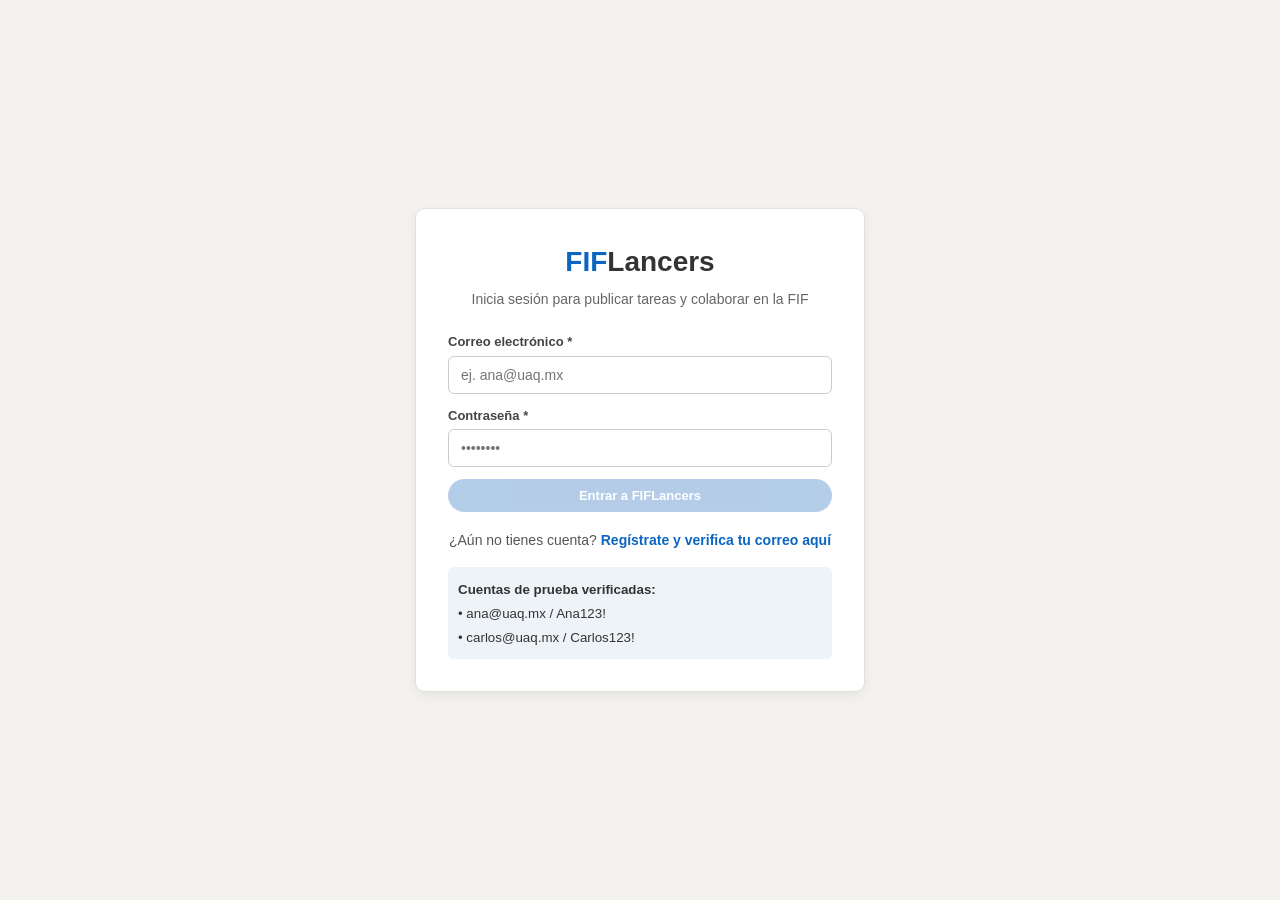
==== fiflancers_web/publicar.html @ e8b7c82a "FIFLancers_web Es el frontend de la pagina de FIFLancers" ====
<!DOCTYPE html>
<html lang="es">
<head>
    <meta charset="UTF-8">
    <meta name="viewport" content="width=device-width, initial-scale=1.0">
    <title>Publicar Tarea | FIFLancers</title>
    <link rel="stylesheet" href="style.css">
</head>
<body data-page="publicar">
    <header class="navbar">
        <div class="nav-content">
            <div class="nav-left">
                <a href="index.html" class="logo" title="Ir a la ventana principal de tareas">
                    FIF<span>Lancers</span>
                </a>
            </div>
            <nav class="nav-links">
                <a href="index.html" class="nav-item">Inicio (Tareas)</a>
                <a href="publicar.html" class="nav-item active">Publicar Tarea</a>
                <a href="mis-tareas.html" class="nav-item">Mis Tareas y Postulaciones</a>
                <button type="button" class="btn-logout" onclick="cerrarSesion()">Salir</button>
            </nav>
        </div>
    </header>

    <main class="container">
        <aside class="sidebar-left">
            <div class="card profile-card">
                <div class="profile-banner"></div>
                <div class="avatar-circle" id="perfil-iniciales">U</div>
                <h3 id="perfil-nombre">Usuario</h3>
                <p class="profile-career" id="perfil-carrera">FIF - UAQ</p>
                <div id="perfil-reputacion" class="rating-pill">Sin reseñas aún</div>
                <hr class="divider">
                <div class="profile-details">
                    <strong>Habilidades:</strong>
                    <p id="perfil-habilidades">-</p>
                    <strong>Sobre mí:</strong>
                    <p id="perfil-bio">-</p>
                </div>
            </div>
        </aside>

        <section class="feed-center">
            <div class="card post-box">
                <h2>Publicar una Nueva Tarea</h2>
                <p class="task-meta" style="margin-bottom: 16px;">
                    Completa todos los campos obligatorios (título, descripción, requisitos y fecha límite) para habilitar el botón de publicación.
                </p>

                <form id="form-tarea" novalidate>
                    <label for="titulo">Título de la tarea *</label>
                    <input type="text" id="titulo" placeholder="Ej. Desarrollo de módulo de autenticación en Python" required>

                    <div class="form-row-2">
                        <div>
                            <label for="categoria">Categoría *</label>
                            <select id="categoria" required>
                                <option value="">-- Selecciona categoría --</option>
                                <option value="Desarrollo Web">Desarrollo Web</option>
                                <option value="Bases de Datos">Bases de Datos</option>
                                <option value="Diseño UI/UX">Diseño UI/UX</option>
                                <option value="Sistemas y Redes">Sistemas y Redes</option>
                                <option value="Documentación / ADRs">Documentación / ADRs</option>
                            </select>
                        </div>
                        <div>
                            <label for="fecha-limite">Fecha límite de entrega *</label>
                            <input type="datetime-local" id="fecha-limite" required>
                        </div>
                    </div>

                    <label for="requisitos">Requisitos técnicos y conocimientos necesarios *</label>
                    <input type="text" id="requisitos" placeholder="Ej. Python 3.10, manejo de SQLite, Clean Architecture" required>

                    <label for="descripcion">Descripción detallada y entregables *</label>
                    <textarea id="descripcion" rows="4" placeholder="Describe el contexto de la tarea, objetivos y entregables esperados..." required></textarea>

                    <div id="mensaje-tarea" class="status-msg"></div>

                    <div class="post-actions" style="margin-top: 14px;">
                        <a href="index.html" class="btn-secondary" style="text-decoration:none; margin-top:0;">Volver al Inicio</a>
                        <button type="submit" id="btn-publicar" class="btn-primary" disabled>
                            Publicar Tarea
                        </button>
                    </div>
                </form>
            </div>
        </section>
    </main>

    <script src="app.js"></script>
</body>
</html>
---- fiflancers_web/style.css ----
* {
    margin: 0;
    padding: 0;
    box-sizing: border-box;
    font-family: -apple-system, BlinkMacSystemFont, "Segoe UI", Roboto, Helvetica, Arial, sans-serif;
}

body {
    background-color: #f3f2ef;
    color: #333333;
    line-height: 1.5;
}

.hidden {
    display: none !important;
}

/* --- AUTENTICACIÓN --- */
.auth-wrapper {
    min-height: 100vh;
    display: flex;
    align-items: center;
    justify-content: center;
    padding: 20px;
    background-color: #f3f2ef;
}

.auth-card {
    background: #ffffff;
    width: 100%;
    max-width: 450px;
    padding: 32px;
    border-radius: 10px;
    border: 1px solid #e0e0e0;
    box-shadow: 0 4px 12px rgba(0, 0, 0, 0.06);
}

.auth-header {
    text-align: center;
    margin-bottom: 22px;
}

.brand-logo {
    font-size: 28px;
    color: #0a66c2;
    font-weight: 800;
}

.brand-logo span {
    color: #333333;
}

.auth-header p {
    color: #666666;
    font-size: 14px;
    margin-top: 6px;
}

.auth-form label,
.post-box label,
.modal-box label {
    display: block;
    font-size: 13px;
    font-weight: 600;
    color: #444444;
    margin-bottom: 4px;
}

.auth-switch {
    margin-top: 18px;
    text-align: center;
    font-size: 14px;
    color: #555555;
}

.auth-switch a {
    color: #0a66c2;
    font-weight: 600;
    text-decoration: none;
}

.auth-switch a:hover {
    text-decoration: underline;
}

.demo-credentials {
    margin-top: 16px;
    padding: 10px;
    background-color: #eef3f8;
    border-radius: 6px;
    color: #333333;
}

.verify-banner {
    background-color: #eef3f8;
    border-left: 4px solid #0a66c2;
    padding: 10px 12px;
    margin-bottom: 14px;
    font-size: 13px;
    color: #004182;
}

/* --- NAVBAR --- */
.navbar {
    background-color: #ffffff;
    border-bottom: 1px solid #e0e0e0;
    position: sticky;
    top: 0;
    z-index: 100;
}

.nav-content {
    max-width: 1120px;
    margin: 0 auto;
    padding: 10px 20px;
    display: flex;
    justify-content: space-between;
    align-items: center;
    gap: 14px;
}

.nav-left {
    display: flex;
    align-items: center;
    gap: 16px;
    flex: 1;
}

.logo {
    text-decoration: none;
    font-size: 24px;
    font-weight: 800;
    color: #0a66c2;
    cursor: pointer;
}

.logo span {
    color: #333333;
}

.search-bar {
    flex: 1;
    max-width: 320px;
}

.search-bar input {
    margin-bottom: 0;
    background-color: #eef3f8;
    border: 1px solid transparent;
    padding: 8px 14px;
    border-radius: 6px;
}

.nav-links {
    display: flex;
    align-items: center;
    gap: 8px;
}

.nav-item {
    text-decoration: none;
    padding: 8px 12px;
    font-size: 14px;
    font-weight: 600;
    color: #666666;
    border-radius: 6px;
}

.nav-item:hover, .nav-item.active {
    color: #0a66c2;
    background-color: #eef3f8;
}

.btn-notif {
    background-color: #eef3f8;
    border: 1px solid #d0e1f9;
    color: #0a66c2;
    padding: 6px 12px;
    border-radius: 20px;
    font-size: 13px;
    font-weight: 600;
    cursor: pointer;
    display: flex;
    align-items: center;
    gap: 6px;
}

.notif-count {
    background-color: #c92a2a;
    color: #ffffff;
    font-size: 11px;
    padding: 1px 6px;
    border-radius: 10px;
}

.btn-logout {
    background-color: #ffffff;
    border: 1px solid #666666;
    color: #666666;
    padding: 6px 14px;
    border-radius: 20px;
    font-size: 13px;
    font-weight: 600;
    cursor: pointer;
}

.btn-logout:hover {
    background-color: #f3f2ef;
    color: #333333;
}

/* --- LAYOUT PRINCIPAL (2 COLUMNAS) --- */
.container {
    max-width: 1120px;
    margin: 24px auto;
    padding: 0 20px;
    display: grid;
    grid-template-columns: 270px 1fr;
    gap: 22px;
    align-items: start;
}

.card {
    background: #ffffff;
    border: 1px solid #e0e0e0;
    border-radius: 8px;
    padding: 18px;
    margin-bottom: 16px;
}

/* --- PERFIL LATERAL --- */
.profile-card {
    padding: 0 0 18px 0;
    overflow: hidden;
    text-align: center;
}

.profile-banner {
    height: 54px;
    background: linear-gradient(90deg, #0a66c2, #004182);
}

.avatar-circle {
    width: 64px;
    height: 64px;
    background-color: #0a66c2;
    color: #ffffff;
    font-size: 24px;
    font-weight: bold;
    border-radius: 50%;
    border: 3px solid #ffffff;
    display: flex;
    align-items: center;
    justify-content: center;
    margin: -32px auto 10px auto;
}

.profile-career {
    font-size: 13px;
    color: #666666;
    padding: 0 14px;
}

.rating-pill {
    display: inline-block;
    margin-top: 8px;
    padding: 3px 10px;
    background-color: #eef3f8;
    color: #0a66c2;
    border-radius: 12px;
    font-size: 12px;
    font-weight: 600;
}

.divider {
    border: 0;
    border-top: 1px solid #e0e0e0;
    margin: 14px 0;
}

.profile-details {
    text-align: left;
    padding: 0 16px;
    font-size: 13px;
}

.profile-details strong {
    color: #0a66c2;
    display: block;
    margin-top: 8px;
}

.profile-details p {
    color: #555555;
}

/* --- INPUTS Y BOTONES --- */
input, textarea, select {
    width: 100%;
    padding: 10px 12px;
    margin-bottom: 12px;
    border: 1px solid #cccccc;
    border-radius: 6px;
    background-color: #ffffff;
    font-size: 14px;
    color: #333333;
}

input:focus, textarea:focus, select:focus {
    outline: none;
    border-color: #0a66c2;
    background-color: #f8fbff;
}

.form-row-2 {
    display: grid;
    grid-template-columns: 1fr 1fr;
    gap: 12px;
}

.btn-primary {
    background-color: #0a66c2;
    color: #ffffff;
    border: none;
    padding: 9px 18px;
    border-radius: 20px;
    font-weight: 600;
    font-size: 13px;
    cursor: pointer;
    transition: background 0.2s, opacity 0.2s;
    text-align: center;
}

.btn-primary:hover:not(:disabled) {
    background-color: #004182;
}

.btn-primary:disabled {
    background-color: #9bbce0;
    cursor: not-allowed;
    opacity: 0.75;
}

.btn-secondary {
    background-color: #ffffff;
    color: #0a66c2;
    border: 1px solid #0a66c2;
    padding: 8px 14px;
    border-radius: 20px;
    font-weight: 600;
    font-size: 13px;
    cursor: pointer;
    margin-top: 6px;
}

.btn-secondary:hover {
    background-color: #eef3f8;
}

.btn-chat {
    background-color: #004182;
    color: #ffffff;
    border: none;
    padding: 8px 14px;
    border-radius: 20px;
    font-weight: 600;
    font-size: 13px;
    cursor: pointer;
}

.btn-finish {
    background-color: #137333;
    color: #ffffff;
    border: none;
    padding: 8px 14px;
    border-radius: 20px;
    font-weight: 600;
    font-size: 13px;
    cursor: pointer;
}

.btn-finish:hover {
    background-color: #0d5224;
}

.btn-review {
    background-color: #f59f00;
    color: #ffffff;
    border: none;
    padding: 8px 14px;
    border-radius: 20px;
    font-weight: 600;
    font-size: 13px;
    cursor: pointer;
}

.full-width {
    width: 100%;
}

.post-box h2 {
    font-size: 18px;
    margin-bottom: 4px;
    color: #0a66c2;
}

.post-actions {
    display: flex;
    justify-content: space-between;
    align-items: center;
}

/* --- FILTROS --- */
.filter-bar {
    display: flex;
    align-items: center;
    gap: 14px;
    padding: 12px 18px;
    background-color: #ffffff;
}

.filter-group {
    display: flex;
    align-items: center;
    gap: 8px;
    flex: 1;
}

.filter-group label {
    font-size: 13px;
    font-weight: 600;
    color: #666666;
}

.filter-group select {
    margin-bottom: 0;
    padding: 6px 10px;
}

/* --- TARJETAS DE TAREAS --- */
.task-card {
    background: #ffffff;
    border: 1px solid #e0e0e0;
    border-radius: 8px;
    padding: 18px;
    margin-bottom: 14px;
}

.task-header {
    display: flex;
    justify-content: space-between;
    align-items: flex-start;
    margin-bottom: 10px;
}

.task-author {
    font-size: 14px;
    font-weight: 700;
    color: #333333;
}

.task-meta {
    font-size: 12px;
    color: #666666;
}

.badges {
    display: flex;
    gap: 6px;
    flex-wrap: wrap;
}

.badge {
    font-size: 11px;
    font-weight: 600;
    padding: 3px 10px;
    border-radius: 12px;
}

.badge-category {
    background-color: #eef3f8;
    color: #0a66c2;
}

.badge-open {
    background-color: #e6f4ea;
    color: #137333;
}

.badge-assigned {
    background-color: #e8f0fe;
    color: #1967d2;
}

.badge-finished {
    background-color: #e8e8e8;
    color: #444444;
}

.task-title {
    font-size: 17px;
    color: #0a66c2;
    margin-bottom: 6px;
}

.task-desc {
    font-size: 14px;
    color: #444444;
    margin-bottom: 10px;
}

.task-specs {
    background-color: #f8f9fa;
    border-left: 3px solid #0a66c2;
    padding: 8px 12px;
    font-size: 13px;
    color: #444444;
    margin-bottom: 12px;
    border-radius: 0 6px 6px 0;
}

.task-reviews-box {
    background-color: #fff9db;
    border: 1px solid #ffe066;
    border-radius: 6px;
    padding: 10px 12px;
    margin-bottom: 12px;
    font-size: 13px;
}

.task-footer {
    border-top: 1px solid #f0f0f0;
    padding-top: 12px;
    display: flex;
    justify-content: space-between;
    align-items: center;
    flex-wrap: wrap;
    gap: 10px;
}

.task-actions-group {
    display: flex;
    gap: 8px;
    flex-wrap: wrap;
    align-items: center;
}

.applicants-count {
    font-size: 13px;
    color: #666666;
}

/* --- MODALES Y CHAT --- */
.modal-overlay {
    position: fixed;
    inset: 0;
    background: rgba(0, 0, 0, 0.55);
    display: flex;
    align-items: center;
    justify-content: center;
    z-index: 200;
    padding: 16px;
}

.modal-box {
    background: #ffffff;
    width: 100%;
    max-width: 480px;
    border-radius: 10px;
    padding: 22px;
    box-shadow: 0 8px 24px rgba(0, 0, 0, 0.15);
    max-height: 90vh;
    overflow-y: auto;
}

.modal-large {
    max-width: 640px;
}

.modal-header {
    display: flex;
    justify-content: space-between;
    align-items: center;
    border-bottom: 1px solid #e0e0e0;
    padding-bottom: 10px;
    margin-bottom: 14px;
}

.close-btn {
    background: none;
    border: none;
    font-size: 24px;
    color: #666666;
    cursor: pointer;
}

.modal-subtitle {
    font-size: 14px;
    font-weight: 600;
    color: #0a66c2;
    margin-bottom: 14px;
}

.modal-footer {
    display: flex;
    justify-content: flex-end;
    gap: 10px;
}

.applicant-card {
    border: 1px solid #e0e0e0;
    background-color: #f9fafb;
    border-radius: 8px;
    padding: 14px;
    margin-bottom: 12px;
}

.applicant-header {
    display: flex;
    justify-content: space-between;
    align-items: center;
    margin-bottom: 6px;
}

.applicant-card p {
    font-size: 13px;
    color: #444444;
    margin-bottom: 4px;
}

.applicant-actions {
    margin-top: 10px;
    display: flex;
    gap: 8px;
}

.chat-subtitle {
    color: #666666;
    font-size: 12px;
}

.chat-messages {
    height: 300px;
    overflow-y: auto;
    background-color: #f3f2ef;
    border: 1px solid #e0e0e0;
    border-radius: 8px;
    padding: 14px;
    margin-bottom: 12px;
    display: flex;
    flex-direction: column;
    gap: 10px;
}

.msg-bubble {
    max-width: 78%;
    padding: 10px 14px;
    border-radius: 12px;
    font-size: 14px;
}

.msg-mine {
    align-self: flex-end;
    background-color: #0a66c2;
    color: #ffffff;
}

.msg-other {
    align-self: flex-start;
    background-color: #ffffff;
    border: 1px solid #e0e0e0;
    color: #333333;
}

.msg-sender {
    font-size: 11px;
    font-weight: 700;
    margin-bottom: 2px;
    opacity: 0.85;
}

.chat-input-area {
    display: flex;
    gap: 10px;
}

.chat-input-area input {
    margin-bottom: 0;
}

.status-msg {
    font-size: 13px;
    font-weight: 600;
    margin-top: 8px;
}

@media (max-width: 900px) {
    .container {
        grid-template-columns: 1fr;
    }
    .form-row-2 {
        grid-template-columns: 1fr;
    }
}
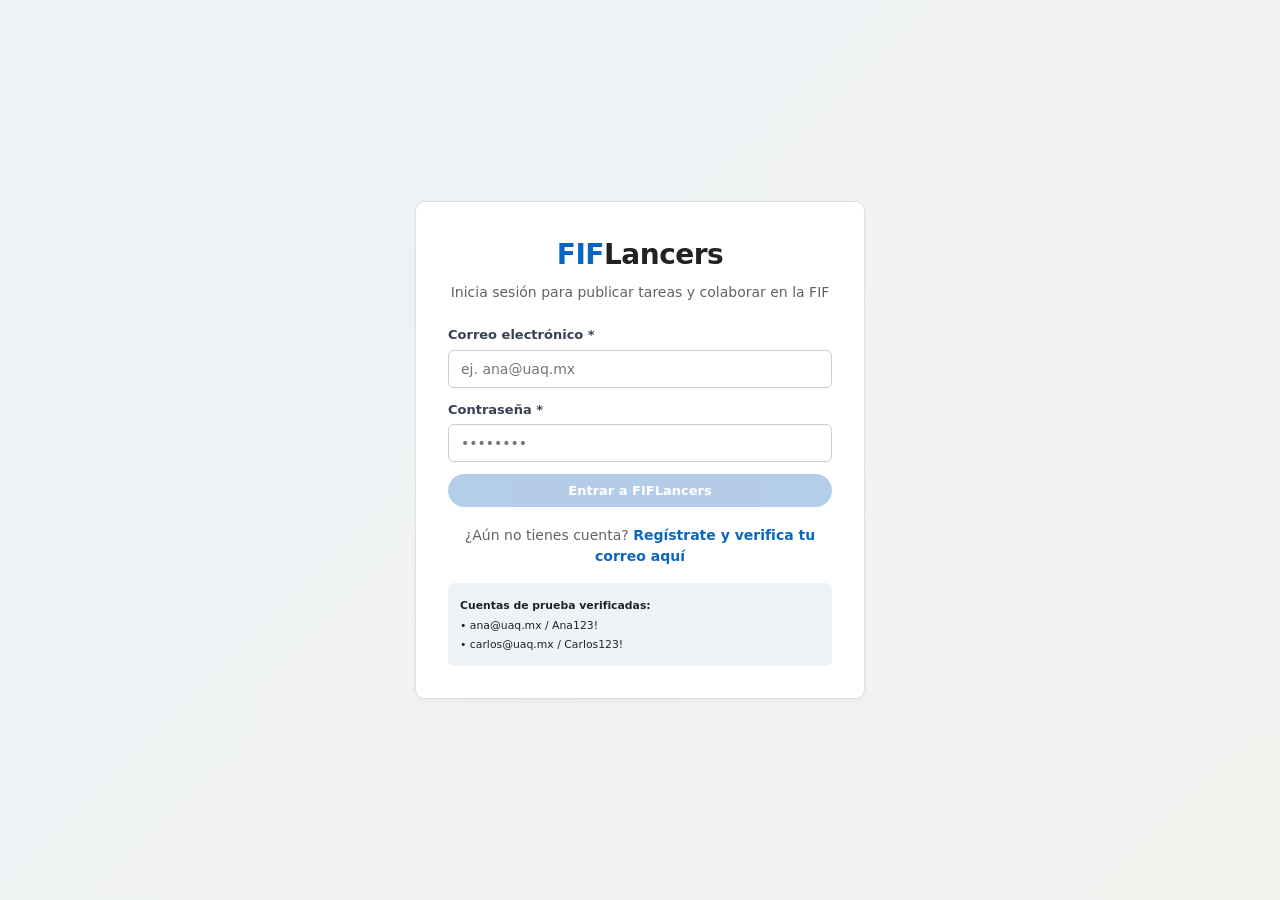
==== commit 1416bbb7: "Add files via upload" ====
--- a/fiflancers_web/publicar.html
+++ b/fiflancers_web/publicar.html
@@ -15,9 +15,13 @@
                 </a>
             </div>
             <nav class="nav-links">
-                <a href="index.html" class="nav-item">Inicio (Tareas)</a>
+                <a href="index.html" class="nav-item">Inicio</a>
                 <a href="publicar.html" class="nav-item active">Publicar Tarea</a>
-                <a href="mis-tareas.html" class="nav-item">Mis Tareas y Postulaciones</a>
+                <a href="mis-tareas.html" class="nav-item">Mis Tareas</a>
+                <a href="perfil.html" class="nav-item">Ajustes de Perfil</a>
+                <button type="button" class="btn-notif" id="btn-notificaciones" onclick="abrirModalNotificaciones()">
+                    Notificaciones <span id="badge-notif" class="notif-count hidden">0</span>
+                </button>
                 <button type="button" class="btn-logout" onclick="cerrarSesion()">Salir</button>
             </nav>
         </div>
@@ -33,6 +37,8 @@
                 <div id="perfil-reputacion" class="rating-pill">Sin reseñas aún</div>
                 <hr class="divider">
                 <div class="profile-details">
+                    <strong>Contacto:</strong>
+                    <p id="perfil-contacto">-</p>
                     <strong>Habilidades:</strong>
                     <p id="perfil-habilidades">-</p>
                     <strong>Sobre mí:</strong>
@@ -45,12 +51,12 @@
             <div class="card post-box">
                 <h2>Publicar una Nueva Tarea</h2>
                 <p class="task-meta" style="margin-bottom: 16px;">
-                    Completa todos los campos obligatorios (título, descripción, requisitos y fecha límite) para habilitar el botón de publicación.
+                    Completa todos los campos obligatorios para habilitar el botón de publicación.
                 </p>
 
                 <form id="form-tarea" novalidate>
                     <label for="titulo">Título de la tarea *</label>
-                    <input type="text" id="titulo" placeholder="Ej. Desarrollo de módulo de autenticación en Python" required>
+                    <input type="text" id="titulo" placeholder="Ej. Desarrollo de módulo de inicio de sesión en Python" required>
 
                     <div class="form-row-2">
                         <div>
@@ -61,7 +67,7 @@
                                 <option value="Bases de Datos">Bases de Datos</option>
                                 <option value="Diseño UI/UX">Diseño UI/UX</option>
                                 <option value="Sistemas y Redes">Sistemas y Redes</option>
-                                <option value="Documentación / ADRs">Documentación / ADRs</option>
+                                <option value="Documentación Técnica">Documentación Técnica</option>
                             </select>
                         </div>
                         <div>
@@ -71,7 +77,7 @@
                     </div>
 
                     <label for="requisitos">Requisitos técnicos y conocimientos necesarios *</label>
-                    <input type="text" id="requisitos" placeholder="Ej. Python 3.10, manejo de SQLite, Clean Architecture" required>
+                    <input type="text" id="requisitos" placeholder="Ej. Python 3.10, manejo de SQLite, HTML/CSS" required>
 
                     <label for="descripcion">Descripción detallada y entregables *</label>
                     <textarea id="descripcion" rows="4" placeholder="Describe el contexto de la tarea, objetivos y entregables esperados..." required></textarea>
@@ -79,7 +85,7 @@
                     <div id="mensaje-tarea" class="status-msg"></div>
 
                     <div class="post-actions" style="margin-top: 14px;">
-                        <a href="index.html" class="btn-secondary" style="text-decoration:none; margin-top:0;">Volver al Inicio</a>
+                        <a href="index.html" class="btn-secondary" style="text-decoration:none;">Volver al Inicio</a>
                         <button type="submit" id="btn-publicar" class="btn-primary" disabled>
                             Publicar Tarea
                         </button>
@@ -89,6 +95,21 @@
         </section>
     </main>
 
+    <!-- MODAL NOTIFICACIONES -->
+    <div id="modal-notificaciones" class="modal-overlay hidden">
+        <div class="modal-box modal-large">
+            <div class="modal-header">
+                <h3>Centro de Notificaciones</h3>
+                <div style="display:flex; align-items:center; gap:8px;">
+                    <button type="button" class="btn-danger-sm" onclick="vaciarBandejaNotificaciones()">Vaciar bandeja</button>
+                    <button type="button" class="close-btn" onclick="cerrarModal('modal-notificaciones')">×</button>
+                </div>
+            </div>
+            <div id="contenedor-notificaciones" class="applicants-list"></div>
+            <div id="contenedor-silenciados-modal" style="margin-top: 14px;"></div>
+        </div>
+    </div>
+
     <script src="app.js"></script>
 </body>
 </html>
--- a/fiflancers_web/style.css
+++ b/fiflancers_web/style.css
@@ -1,13 +1,33 @@
+:root {
+    --primary: #0a66c2;
+    --primary-dark: #004182;
+    --primary-soft: #eef3f8;
+    --bg-body: #f3f2ef;
+    --bg-card: #ffffff;
+    --text-main: #222222;
+    --text-muted: #5f6368;
+    --border-color: #e0e0e0;
+    --success: #137333;
+    --success-bg: #e6f4ea;
+    --danger: #c92a2a;
+    --danger-bg: #fff5f5;
+    --warning: #e67700;
+    --radius-md: 10px;
+    --radius-sm: 6px;
+    --shadow-sm: 0 2px 6px rgba(0, 0, 0, 0.04);
+    --shadow-md: 0 8px 24px rgba(0, 0, 0, 0.14);
+}
+
 * {
     margin: 0;
     padding: 0;
     box-sizing: border-box;
-    font-family: -apple-system, BlinkMacSystemFont, "Segoe UI", Roboto, Helvetica, Arial, sans-serif;
+    font-family: system-ui, -apple-system, BlinkMacSystemFont, "Segoe UI", Roboto, Arial, sans-serif;
 }
 
 body {
-    background-color: #f3f2ef;
-    color: #333333;
+    background-color: var(--bg-body);
+    color: var(--text-main);
     line-height: 1.5;
 }
 
@@ -22,17 +42,17 @@
     align-items: center;
     justify-content: center;
     padding: 20px;
-    background-color: #f3f2ef;
+    background: linear-gradient(135deg, #eef3f8 0%, #f3f2ef 100%);
 }
 
 .auth-card {
-    background: #ffffff;
+    background: var(--bg-card);
     width: 100%;
     max-width: 450px;
     padding: 32px;
-    border-radius: 10px;
-    border: 1px solid #e0e0e0;
-    box-shadow: 0 4px 12px rgba(0, 0, 0, 0.06);
+    border-radius: var(--radius-md);
+    border: 1px solid var(--border-color);
+    box-shadow: var(--shadow-sm);
 }
 
 .auth-header {
@@ -42,16 +62,17 @@
 
 .brand-logo {
     font-size: 28px;
-    color: #0a66c2;
+    color: var(--primary);
     font-weight: 800;
+    letter-spacing: -0.5px;
 }
 
 .brand-logo span {
-    color: #333333;
+    color: var(--text-main);
 }
 
 .auth-header p {
-    color: #666666;
+    color: var(--text-muted);
     font-size: 14px;
     margin-top: 6px;
 }
@@ -62,19 +83,19 @@
     display: block;
     font-size: 13px;
     font-weight: 600;
-    color: #444444;
-    margin-bottom: 4px;
+    color: #374151;
+    margin-bottom: 5px;
 }
 
 .auth-switch {
     margin-top: 18px;
     text-align: center;
     font-size: 14px;
-    color: #555555;
+    color: var(--text-muted);
 }
 
 .auth-switch a {
-    color: #0a66c2;
+    color: var(--primary);
     font-weight: 600;
     text-decoration: none;
 }
@@ -85,38 +106,32 @@
 
 .demo-credentials {
     margin-top: 16px;
-    padding: 10px;
-    background-color: #eef3f8;
-    border-radius: 6px;
-    color: #333333;
-}
-
-.verify-banner {
-    background-color: #eef3f8;
-    border-left: 4px solid #0a66c2;
-    padding: 10px 12px;
-    margin-bottom: 14px;
-    font-size: 13px;
-    color: #004182;
-}
-
-/* --- NAVBAR --- */
+    padding: 12px;
+    background-color: var(--primary-soft);
+    border-radius: var(--radius-sm);
+    font-size: 13px;
+    color: var(--text-main);
+}
+
+/* --- NAVBAR MEJORADA --- */
 .navbar {
-    background-color: #ffffff;
-    border-bottom: 1px solid #e0e0e0;
+    background-color: rgba(255, 255, 255, 0.96);
+    border-bottom: 1px solid var(--border-color);
+    box-shadow: 0 1px 4px rgba(0, 0, 0, 0.03);
     position: sticky;
     top: 0;
     z-index: 100;
 }
 
 .nav-content {
-    max-width: 1120px;
+    max-width: 1140px;
     margin: 0 auto;
     padding: 10px 20px;
     display: flex;
     justify-content: space-between;
     align-items: center;
     gap: 14px;
+    flex-wrap: wrap;
 }
 
 .nav-left {
@@ -124,69 +139,91 @@
     align-items: center;
     gap: 16px;
     flex: 1;
+    min-width: 220px;
 }
 
 .logo {
     text-decoration: none;
     font-size: 24px;
     font-weight: 800;
-    color: #0a66c2;
-    cursor: pointer;
+    color: var(--primary);
+    letter-spacing: -0.5px;
+    display: inline-flex;
+    align-items: center;
 }
 
 .logo span {
-    color: #333333;
+    color: var(--text-main);
 }
 
 .search-bar {
     flex: 1;
-    max-width: 320px;
+    max-width: 300px;
 }
 
 .search-bar input {
     margin-bottom: 0;
-    background-color: #eef3f8;
+    background-color: var(--primary-soft);
     border: 1px solid transparent;
     padding: 8px 14px;
-    border-radius: 6px;
+    border-radius: 20px;
+    font-size: 13px;
+    transition: all 0.2s ease;
+}
+
+.search-bar input:focus {
+    background-color: #ffffff;
+    border-color: var(--primary);
 }
 
 .nav-links {
     display: flex;
     align-items: center;
-    gap: 8px;
+    gap: 6px;
+    flex-wrap: wrap;
 }
 
 .nav-item {
     text-decoration: none;
-    padding: 8px 12px;
-    font-size: 14px;
-    font-weight: 600;
-    color: #666666;
-    border-radius: 6px;
-}
-
-.nav-item:hover, .nav-item.active {
-    color: #0a66c2;
-    background-color: #eef3f8;
+    padding: 7px 12px;
+    font-size: 13px;
+    font-weight: 600;
+    color: var(--text-muted);
+    border-radius: 20px;
+    transition: background-color 0.2s ease, color 0.2s ease;
+}
+
+.nav-item:hover {
+    color: var(--primary);
+    background-color: #f4f8fc;
+}
+
+.nav-item.active {
+    color: var(--primary);
+    background-color: var(--primary-soft);
 }
 
 .btn-notif {
-    background-color: #eef3f8;
+    background-color: var(--primary-soft);
     border: 1px solid #d0e1f9;
-    color: #0a66c2;
+    color: var(--primary);
     padding: 6px 12px;
     border-radius: 20px;
     font-size: 13px;
     font-weight: 600;
     cursor: pointer;
-    display: flex;
+    display: inline-flex;
     align-items: center;
     gap: 6px;
+    transition: background-color 0.2s ease;
+}
+
+.btn-notif:hover {
+    background-color: #dfeaf6;
 }
 
 .notif-count {
-    background-color: #c92a2a;
+    background-color: var(--danger);
     color: #ffffff;
     font-size: 11px;
     padding: 1px 6px;
@@ -195,40 +232,43 @@
 
 .btn-logout {
     background-color: #ffffff;
-    border: 1px solid #666666;
-    color: #666666;
-    padding: 6px 14px;
+    border: 1px solid #cccccc;
+    color: var(--text-muted);
+    padding: 6px 13px;
     border-radius: 20px;
     font-size: 13px;
     font-weight: 600;
     cursor: pointer;
+    transition: all 0.2s ease;
 }
 
 .btn-logout:hover {
-    background-color: #f3f2ef;
-    color: #333333;
-}
-
-/* --- LAYOUT PRINCIPAL (2 COLUMNAS) --- */
+    border-color: var(--danger);
+    color: var(--danger);
+    background-color: var(--danger-bg);
+}
+
+/* --- LAYOUT PRINCIPAL --- */
 .container {
-    max-width: 1120px;
+    max-width: 1140px;
     margin: 24px auto;
     padding: 0 20px;
     display: grid;
-    grid-template-columns: 270px 1fr;
+    grid-template-columns: 280px 1fr;
     gap: 22px;
     align-items: start;
 }
 
 .card {
-    background: #ffffff;
-    border: 1px solid #e0e0e0;
-    border-radius: 8px;
+    background: var(--bg-card);
+    border: 1px solid var(--border-color);
+    border-radius: var(--radius-md);
     padding: 18px;
     margin-bottom: 16px;
-}
-
-/* --- PERFIL LATERAL --- */
+    box-shadow: var(--shadow-sm);
+}
+
+/* --- PERFIL LATERAL Y BANNER --- */
 .profile-card {
     padding: 0 0 18px 0;
     overflow: hidden;
@@ -236,28 +276,32 @@
 }
 
 .profile-banner {
-    height: 54px;
-    background: linear-gradient(90deg, #0a66c2, #004182);
+    height: 62px;
+    background: linear-gradient(120deg, #0a66c2 0%, #004182 65%, #0d74da 100%);
+    position: relative;
 }
 
 .avatar-circle {
-    width: 64px;
-    height: 64px;
-    background-color: #0a66c2;
+    width: 66px;
+    height: 66px;
+    background-color: var(--primary);
     color: #ffffff;
     font-size: 24px;
-    font-weight: bold;
+    font-weight: 700;
     border-radius: 50%;
     border: 3px solid #ffffff;
+    box-shadow: 0 2px 6px rgba(0, 0, 0, 0.12);
     display: flex;
     align-items: center;
     justify-content: center;
-    margin: -32px auto 10px auto;
+    margin: -33px auto 10px auto;
+    position: relative;
+    z-index: 2;
 }
 
 .profile-career {
     font-size: 13px;
-    color: #666666;
+    color: var(--text-muted);
     padding: 0 14px;
 }
 
@@ -265,8 +309,8 @@
     display: inline-block;
     margin-top: 8px;
     padding: 3px 10px;
-    background-color: #eef3f8;
-    color: #0a66c2;
+    background-color: var(--primary-soft);
+    color: var(--primary);
     border-radius: 12px;
     font-size: 12px;
     font-weight: 600;
@@ -274,7 +318,7 @@
 
 .divider {
     border: 0;
-    border-top: 1px solid #e0e0e0;
+    border-top: 1px solid var(--border-color);
     margin: 14px 0;
 }
 
@@ -285,13 +329,77 @@
 }
 
 .profile-details strong {
-    color: #0a66c2;
+    color: var(--primary);
     display: block;
     margin-top: 8px;
 }
 
 .profile-details p {
-    color: #555555;
+    color: #4b5563;
+    word-break: break-word;
+}
+
+/* --- RECOMENDACIONES DE PERFILES --- */
+.rec-card-title {
+    font-size: 14px;
+    font-weight: 700;
+    color: var(--primary);
+    margin-bottom: 4px;
+}
+
+.rec-subtitle {
+    font-size: 12px;
+    color: var(--text-muted);
+    margin-bottom: 12px;
+}
+
+.rec-item {
+    border-top: 1px solid #f0f0f0;
+    padding: 10px 0;
+}
+
+.rec-item:first-child {
+    border-top: none;
+    padding-top: 0;
+}
+
+.rec-item-top {
+    display: flex;
+    align-items: center;
+    gap: 10px;
+}
+
+.rec-avatar {
+    width: 36px;
+    height: 36px;
+    border-radius: 50%;
+    background-color: var(--primary-soft);
+    color: var(--primary);
+    font-weight: 700;
+    font-size: 13px;
+    display: flex;
+    align-items: center;
+    justify-content: center;
+    flex-shrink: 0;
+}
+
+.rec-name {
+    font-size: 13px;
+    font-weight: 700;
+    color: var(--text-main);
+}
+
+.rec-reason {
+    font-size: 11px;
+    color: var(--success);
+    font-weight: 600;
+    margin-top: 2px;
+}
+
+.rec-contact {
+    font-size: 11px;
+    color: var(--text-muted);
+    margin-top: 4px;
 }
 
 /* --- INPUTS Y BOTONES --- */
@@ -300,15 +408,16 @@
     padding: 10px 12px;
     margin-bottom: 12px;
     border: 1px solid #cccccc;
-    border-radius: 6px;
+    border-radius: var(--radius-sm);
     background-color: #ffffff;
     font-size: 14px;
-    color: #333333;
+    color: var(--text-main);
+    transition: border-color 0.2s ease, background-color 0.2s ease;
 }
 
 input:focus, textarea:focus, select:focus {
     outline: none;
-    border-color: #0a66c2;
+    border-color: var(--primary);
     background-color: #f8fbff;
 }
 
@@ -319,7 +428,7 @@
 }
 
 .btn-primary {
-    background-color: #0a66c2;
+    background-color: var(--primary);
     color: #ffffff;
     border: none;
     padding: 9px 18px;
@@ -327,12 +436,12 @@
     font-weight: 600;
     font-size: 13px;
     cursor: pointer;
-    transition: background 0.2s, opacity 0.2s;
+    transition: background-color 0.2s ease, opacity 0.2s ease;
     text-align: center;
 }
 
 .btn-primary:hover:not(:disabled) {
-    background-color: #004182;
+    background-color: var(--primary-dark);
 }
 
 .btn-primary:disabled {
@@ -343,22 +452,22 @@
 
 .btn-secondary {
     background-color: #ffffff;
-    color: #0a66c2;
-    border: 1px solid #0a66c2;
+    color: var(--primary);
+    border: 1px solid var(--primary);
     padding: 8px 14px;
     border-radius: 20px;
     font-weight: 600;
     font-size: 13px;
     cursor: pointer;
-    margin-top: 6px;
+    transition: background-color 0.2s ease;
 }
 
 .btn-secondary:hover {
-    background-color: #eef3f8;
+    background-color: var(--primary-soft);
 }
 
 .btn-chat {
-    background-color: #004182;
+    background-color: var(--primary-dark);
     color: #ffffff;
     border: none;
     padding: 8px 14px;
@@ -369,7 +478,7 @@
 }
 
 .btn-finish {
-    background-color: #137333;
+    background-color: var(--success);
     color: #ffffff;
     border: none;
     padding: 8px 14px;
@@ -384,7 +493,7 @@
 }
 
 .btn-review {
-    background-color: #f59f00;
+    background-color: var(--warning);
     color: #ffffff;
     border: none;
     padding: 8px 14px;
@@ -394,6 +503,37 @@
     cursor: pointer;
 }
 
+.btn-danger-sm {
+    background-color: var(--danger-bg);
+    color: var(--danger);
+    border: 1px solid #ffc9c9;
+    padding: 4px 10px;
+    border-radius: 14px;
+    font-size: 11px;
+    font-weight: 600;
+    cursor: pointer;
+    transition: background-color 0.2s ease;
+}
+
+.btn-danger-sm:hover {
+    background-color: #ffe3e3;
+}
+
+.btn-muted-sm {
+    background-color: #f3f4f6;
+    color: #4b5563;
+    border: 1px solid #d1d5db;
+    padding: 4px 10px;
+    border-radius: 14px;
+    font-size: 11px;
+    font-weight: 600;
+    cursor: pointer;
+}
+
+.btn-muted-sm:hover {
+    background-color: #e5e7eb;
+}
+
 .full-width {
     width: 100%;
 }
@@ -401,13 +541,14 @@
 .post-box h2 {
     font-size: 18px;
     margin-bottom: 4px;
-    color: #0a66c2;
+    color: var(--primary);
 }
 
 .post-actions {
     display: flex;
     justify-content: space-between;
     align-items: center;
+    gap: 10px;
 }
 
 /* --- FILTROS --- */
@@ -416,7 +557,7 @@
     align-items: center;
     gap: 14px;
     padding: 12px 18px;
-    background-color: #ffffff;
+    flex-wrap: wrap;
 }
 
 .filter-group {
@@ -424,26 +565,29 @@
     align-items: center;
     gap: 8px;
     flex: 1;
+    min-width: 180px;
 }
 
 .filter-group label {
     font-size: 13px;
     font-weight: 600;
-    color: #666666;
+    color: var(--text-muted);
+    white-space: nowrap;
 }
 
 .filter-group select {
     margin-bottom: 0;
-    padding: 6px 10px;
+    padding: 7px 10px;
 }
 
 /* --- TARJETAS DE TAREAS --- */
 .task-card {
-    background: #ffffff;
-    border: 1px solid #e0e0e0;
-    border-radius: 8px;
+    background: var(--bg-card);
+    border: 1px solid var(--border-color);
+    border-radius: var(--radius-md);
     padding: 18px;
     margin-bottom: 14px;
+    box-shadow: var(--shadow-sm);
 }
 
 .task-header {
@@ -451,17 +595,18 @@
     justify-content: space-between;
     align-items: flex-start;
     margin-bottom: 10px;
+    gap: 10px;
 }
 
 .task-author {
     font-size: 14px;
     font-weight: 700;
-    color: #333333;
+    color: var(--text-main);
 }
 
 .task-meta {
     font-size: 12px;
-    color: #666666;
+    color: var(--text-muted);
 }
 
 .badges {
@@ -478,13 +623,13 @@
 }
 
 .badge-category {
-    background-color: #eef3f8;
-    color: #0a66c2;
+    background-color: var(--primary-soft);
+    color: var(--primary);
 }
 
 .badge-open {
-    background-color: #e6f4ea;
-    color: #137333;
+    background-color: var(--success-bg);
+    color: var(--success);
 }
 
 .badge-assigned {
@@ -499,30 +644,30 @@
 
 .task-title {
     font-size: 17px;
-    color: #0a66c2;
+    color: var(--primary);
     margin-bottom: 6px;
 }
 
 .task-desc {
     font-size: 14px;
-    color: #444444;
+    color: #374151;
     margin-bottom: 10px;
 }
 
 .task-specs {
     background-color: #f8f9fa;
-    border-left: 3px solid #0a66c2;
+    border-left: 3px solid var(--primary);
     padding: 8px 12px;
     font-size: 13px;
-    color: #444444;
+    color: #374151;
     margin-bottom: 12px;
-    border-radius: 0 6px 6px 0;
+    border-radius: 0 var(--radius-sm) var(--radius-sm) 0;
 }
 
 .task-reviews-box {
     background-color: #fff9db;
     border: 1px solid #ffe066;
-    border-radius: 6px;
+    border-radius: var(--radius-sm);
     padding: 10px 12px;
     margin-bottom: 12px;
     font-size: 13px;
@@ -547,7 +692,7 @@
 
 .applicants-count {
     font-size: 13px;
-    color: #666666;
+    color: var(--text-muted);
 }
 
 /* --- MODALES Y CHAT --- */
@@ -565,10 +710,10 @@
 .modal-box {
     background: #ffffff;
     width: 100%;
-    max-width: 480px;
-    border-radius: 10px;
+    max-width: 500px;
+    border-radius: var(--radius-md);
     padding: 22px;
-    box-shadow: 0 8px 24px rgba(0, 0, 0, 0.15);
+    box-shadow: var(--shadow-md);
     max-height: 90vh;
     overflow-y: auto;
 }
@@ -581,23 +726,25 @@
     display: flex;
     justify-content: space-between;
     align-items: center;
-    border-bottom: 1px solid #e0e0e0;
+    border-bottom: 1px solid var(--border-color);
     padding-bottom: 10px;
     margin-bottom: 14px;
+    gap: 10px;
 }
 
 .close-btn {
     background: none;
     border: none;
     font-size: 24px;
-    color: #666666;
-    cursor: pointer;
+    color: var(--text-muted);
+    cursor: pointer;
+    line-height: 1;
 }
 
 .modal-subtitle {
     font-size: 14px;
     font-weight: 600;
-    color: #0a66c2;
+    color: var(--primary);
     margin-bottom: 14px;
 }
 
@@ -608,7 +755,7 @@
 }
 
 .applicant-card {
-    border: 1px solid #e0e0e0;
+    border: 1px solid var(--border-color);
     background-color: #f9fafb;
     border-radius: 8px;
     padding: 14px;
@@ -620,11 +767,12 @@
     justify-content: space-between;
     align-items: center;
     margin-bottom: 6px;
+    gap: 8px;
 }
 
 .applicant-card p {
     font-size: 13px;
-    color: #444444;
+    color: #374151;
     margin-bottom: 4px;
 }
 
@@ -632,18 +780,19 @@
     margin-top: 10px;
     display: flex;
     gap: 8px;
+    flex-wrap: wrap;
 }
 
 .chat-subtitle {
-    color: #666666;
+    color: var(--text-muted);
     font-size: 12px;
 }
 
 .chat-messages {
-    height: 300px;
+    height: 320px;
     overflow-y: auto;
-    background-color: #f3f2ef;
-    border: 1px solid #e0e0e0;
+    background-color: var(--bg-body);
+    border: 1px solid var(--border-color);
     border-radius: 8px;
     padding: 14px;
     margin-bottom: 12px;
@@ -653,7 +802,7 @@
 }
 
 .msg-bubble {
-    max-width: 78%;
+    max-width: 80%;
     padding: 10px 14px;
     border-radius: 12px;
     font-size: 14px;
@@ -661,22 +810,54 @@
 
 .msg-mine {
     align-self: flex-end;
-    background-color: #0a66c2;
+    background-color: var(--primary);
     color: #ffffff;
 }
 
 .msg-other {
     align-self: flex-start;
     background-color: #ffffff;
-    border: 1px solid #e0e0e0;
-    color: #333333;
+    border: 1px solid var(--border-color);
+    color: var(--text-main);
+}
+
+.msg-top-row {
+    display: flex;
+    justify-content: space-between;
+    align-items: center;
+    gap: 12px;
+    margin-bottom: 4px;
 }
 
 .msg-sender {
     font-size: 11px;
     font-weight: 700;
-    margin-bottom: 2px;
+    opacity: 0.9;
+}
+
+.msg-meta-right {
+    display: inline-flex;
+    align-items: center;
+    gap: 6px;
+}
+
+.msg-time {
+    font-size: 10px;
     opacity: 0.85;
+}
+
+.btn-del-msg {
+    background: rgba(255, 255, 255, 0.22);
+    border: none;
+    color: #ffffff;
+    font-size: 11px;
+    padding: 1px 6px;
+    border-radius: 4px;
+    cursor: pointer;
+}
+
+.btn-del-msg:hover {
+    background: rgba(201, 42, 42, 0.9);
 }
 
 .chat-input-area {
@@ -692,6 +873,14 @@
     font-size: 13px;
     font-weight: 600;
     margin-top: 8px;
+}
+
+.notif-item-actions {
+    display: flex;
+    justify-content: flex-end;
+    gap: 8px;
+    margin-top: 8px;
+    flex-wrap: wrap;
 }
 
 @media (max-width: 900px) {
